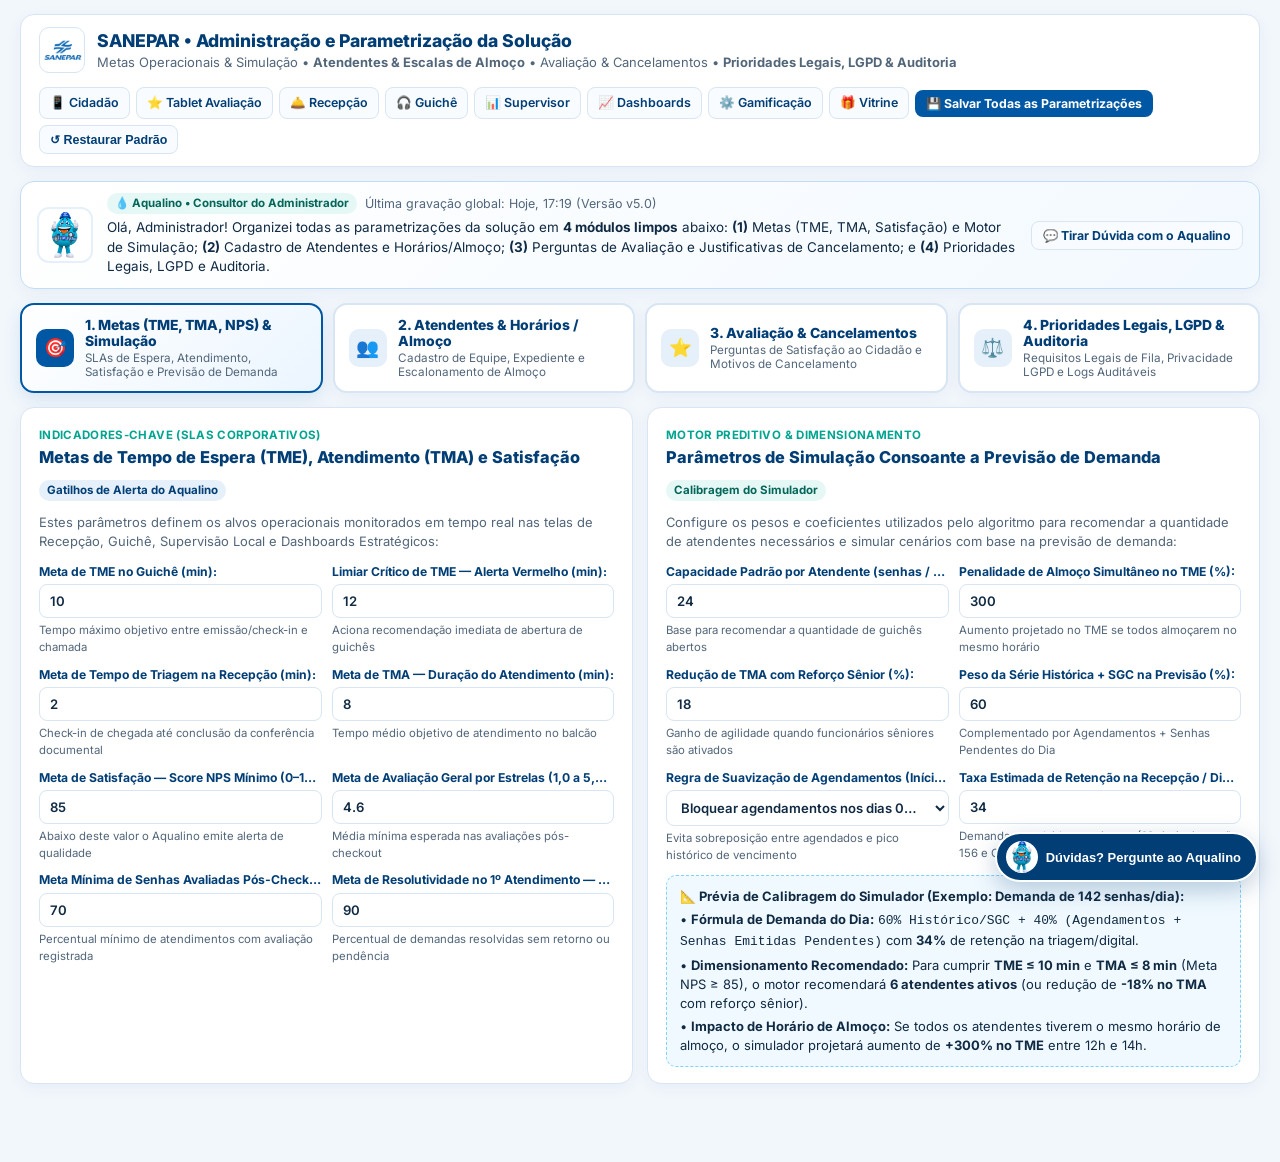
==== TelaAdmParam.html @ 13d282cd "Versao inicial da solução" ====
<!DOCTYPE html>
<html lang="pt-BR">
<head>
  <meta charset="UTF-8" />
  <meta name="viewport" content="width=device-width, initial-scale=1.0" />
  <title>SANEPAR — Administração e Parametrização Global da Solução (TelaAdmParam)</title>
  <link rel="preconnect" href="https://fonts.googleapis.com" />
  <link rel="preconnect" href="https://fonts.gstatic.com" crossorigin />
  <link href="https://fonts.googleapis.com/css2?family=Inter:wght@400;500;600;700;800&display=swap" rel="stylesheet" />
  <link rel="stylesheet" href="admparam.css" />
</head>
<body>
  <div class="adm-shell">
    <!-- CABEÇALHO CORPORATIVO CLEAN (MESMA IDENTIDADE VISUAL DE TelaCidadao.html) -->
    <header class="topbar">
      <div class="brand">
        <div class="brand-icon">
          <img src="Sanepar_logo.png" alt="Logo SANEPAR" class="brand-logo-img" />
        </div>
        <div>
          <h1 class="brand-name">SANEPAR • Administração e Parametrização da Solução</h1>
          <p class="brand-subtitle">
            Metas Operacionais &amp; Simulação • <strong>Atendentes &amp; Escalas de Almoço</strong> • Avaliação &amp; Cancelamentos • <strong>Prioridades Legais, LGPD &amp; Auditoria</strong>
          </p>
        </div>
      </div>

      <div class="topbar-links">
        <a href="TelaCidadao.html" class="btn-icon">📱 Cidadão</a>
        <a href="TelaAvaliacaoCidadao.html" class="btn-icon">⭐ Tablet Avaliação</a>
        <a href="TelaRecepcao.html" class="btn-icon">🛎️ Recepção</a>
        <a href="TelaAtendimento.html" class="btn-icon">🎧 Guichê</a>
        <a href="TelaSupervisorLocal.html" class="btn-icon">📊 Supervisor</a>
        <a href="TelaAnalisesDashboards.html" class="btn-icon">📈 Dashboards</a>
        <a href="TelaGameParam.html" class="btn-icon">⚙️ Gamificação</a>
        <a href="TelaGameVitrine2.html" class="btn-icon">🎁 Vitrine</a>
        <button type="button" id="btn-save-all-adm" class="btn btn-primary btn-sm">
          💾 Salvar Todas as Parametrizações
        </button>
        <button type="button" id="btn-reset-adm" class="btn-icon">↺ Restaurar Padrão</button>
      </div>
    </header>

    <!-- BARRA COMPACTA E CLEAN DO MASCOTE AQUALINO (ASSISTENTE DO ADMINISTRADOR) -->
    <section class="aqualino-clean-bar" id="aqualino-adm-panel" aria-label="Assistente Aqualino">
      <div class="aqualino-bar-main">
        <img src="MascoteHQ.png" alt="Mascote Aqualino SANEPAR" class="mascot-img-clean" />
        <div class="aqualino-bar-text">
          <div class="aqualino-bar-head">
            <span class="tag tag-teal">💧 Aqualino • Consultor do Administrador</span>
            <span class="text-muted" id="adm-last-saved-indicator">Última gravação global: Hoje, 17:19 (Versão v5.0)</span>
          </div>
          <div id="aqualino-adm-bubble" class="aqualino-clean-bubble" aria-live="polite">
            Olá, Administrador! Organizei todas as parametrizações da solução em <strong>4 módulos limpos</strong> abaixo: <strong>(1)</strong> Metas (TME, TMA, Satisfação) e Motor de Simulação; <strong>(2)</strong> Cadastro de Atendentes e Horários/Almoço; <strong>(3)</strong> Perguntas de Avaliação e Justificativas de Cancelamento; e <strong>(4)</strong> Prioridades Legais, LGPD e Auditoria.
          </div>
        </div>
        <button type="button" id="btn-toggle-aqualino-adm" class="btn btn-secondary btn-sm">
          💬 Tirar Dúvida com o Aqualino
        </button>
      </div>

      <div id="aqualino-adm-drawer" class="aqualino-qa-drawer hidden">
        <form id="form-ask-aqualino-adm" class="aqualino-ask-form">
          <input
            id="input-ask-aqualino-adm"
            type="text"
            placeholder="Pergunte ao Aqualino como configurar metas, horários de almoço, perguntas de satisfação, prioridades legais ou LGPD..."
          />
          <button type="button" id="btn-voice-aqualino-adm" class="btn-mic-sup" title="Perguntar por voz">
            🎤 Voz
          </button>
          <button type="submit" class="btn btn-primary btn-sm">Perguntar</button>
        </form>
        <div class="aqualino-quick-chips">
          <span class="quick-chip-label">Dúvidas rápidas:</span>
          <button type="button" class="chip-ask-adm" data-q="Como configurar as metas de TME, TMA, satisfação e os parâmetros de simulação de demanda?">
            🎯 Metas &amp; Simulação de Demanda
          </button>
          <button type="button" class="chip-ask-adm" data-q="Como cadastrar o nome dos atendentes, horários de atendimento e escalas de almoço?">
            👥 Atendentes &amp; Horário de Almoço
          </button>
          <button type="button" class="chip-ask-adm" data-q="Como parametrizar as perguntas de avaliação de satisfação e as justificativas para cancelamento?">
            ⭐ Perguntas de Avaliação &amp; Cancelamentos
          </button>
          <button type="button" class="chip-ask-adm" data-q="Como ajustar a priorização legal de senhas e as regras de LGPD e auditoria?">
            ⚖️ Priorização Legal, LGPD &amp; Auditoria
          </button>
        </div>
      </div>
    </section>

    <!-- BANNER DE CONFIRMAÇÃO DE SALVAMENTO GLOBAL -->
    <div id="adm-global-feedback" class="save-feedback-banner hidden" role="status" aria-live="polite"></div>

    <!-- NAVEGAÇÃO EM 4 ABAS CLEAN PARA EVITAR POLUIÇÃO VISUAL -->
    <nav class="adm-tabs-nav" aria-label="Módulos de Parametrização do Administrador">
      <button type="button" class="adm-tab-btn active" data-tab="tab-metas-simulacao">
        <span class="adm-tab-icon">🎯</span>
        <div>
          <strong>1. Metas (TME, TMA, NPS) &amp; Simulação</strong>
          <small>SLAs de Espera, Atendimento, Satisfação e Previsão de Demanda</small>
        </div>
      </button>

      <button type="button" class="adm-tab-btn" data-tab="tab-atendentes-horarios">
        <span class="adm-tab-icon">👥</span>
        <div>
          <strong>2. Atendentes &amp; Horários / Almoço</strong>
          <small>Cadastro de Equipe, Expediente e Escalonamento de Almoço</small>
        </div>
      </button>

      <button type="button" class="adm-tab-btn" data-tab="tab-avaliacao-cancelamento">
        <span class="adm-tab-icon">⭐</span>
        <div>
          <strong>3. Avaliação &amp; Cancelamentos</strong>
          <small>Perguntas de Satisfação ao Cidadão e Motivos de Cancelamento</small>
        </div>
      </button>

      <button type="button" class="adm-tab-btn" data-tab="tab-prioridades-lgpd">
        <span class="adm-tab-icon">⚖️</span>
        <div>
          <strong>4. Prioridades Legais, LGPD &amp; Auditoria</strong>
          <small>Requisitos Legais de Fila, Privacidade LGPD e Logs Auditáveis</small>
        </div>
      </button>
    </nav>

    <!-- ===================================================================== -->
    <!-- MÓDULO 1: METAS (TME, TMA, SATISFAÇÃO) & PARÂMETROS DE SIMULAÇÃO       -->
    <!-- ===================================================================== -->
    <main id="tab-metas-simulacao" class="adm-tab-pane">
      <div class="adm-grid-12">
        <!-- 1A: Metas Operacionais e de Qualidade -->
        <section class="card span-6">
          <div class="card-header-flex">
            <div>
              <span class="section-tag">Indicadores-Chave (SLAs Corporativos)</span>
              <h2>Metas de Tempo de Espera (TME), Atendimento (TMA) e Satisfação</h2>
            </div>
            <span class="tag tag-blue">Gatilhos de Alerta do Aqualino</span>
          </div>

          <p class="section-desc">
            Estes parâmetros definem os alvos operacionais monitorados em tempo real nas telas de Recepção, Guichê, Supervisão Local e Dashboards Estratégicos:
          </p>

          <div class="form-grid-2">
            <div class="field-box">
              <label for="adm-tme-target">Meta de TME no Guichê (min):</label>
              <input type="number" id="adm-tme-target" min="2" max="30" value="10" />
              <small class="field-hint">Tempo máximo objetivo entre emissão/check-in e chamada</small>
            </div>

            <div class="field-box">
              <label for="adm-tme-critical">Limiar Crítico de TME — Alerta Vermelho (min):</label>
              <input type="number" id="adm-tme-critical" min="3" max="45" value="12" />
              <small class="field-hint">Aciona recomendação imediata de abertura de guichês</small>
            </div>

            <div class="field-box">
              <label for="adm-tme-recepcao">Meta de Tempo de Triagem na Recepção (min):</label>
              <input type="number" id="adm-tme-recepcao" min="1" max="10" value="2" />
              <small class="field-hint">Check-in de chegada até conclusão da conferência documental</small>
            </div>

            <div class="field-box">
              <label for="adm-tma-target">Meta de TMA — Duração do Atendimento (min):</label>
              <input type="number" id="adm-tma-target" min="2" max="30" value="8" />
              <small class="field-hint">Tempo médio objetivo de atendimento no balcão</small>
            </div>

            <div class="field-box">
              <label for="adm-nps-target">Meta de Satisfação — Score NPS Mínimo (0–100):</label>
              <input type="number" id="adm-nps-target" min="50" max="100" value="85" />
              <small class="field-hint">Abaixo deste valor o Aqualino emite alerta de qualidade</small>
            </div>

            <div class="field-box">
              <label for="adm-stars-target">Meta de Avaliação Geral por Estrelas (1,0 a 5,0 ★):</label>
              <input type="number" id="adm-stars-target" min="1" max="5" step="0.1" value="4.6" />
              <small class="field-hint">Média mínima esperada nas avaliações pós-checkout</small>
            </div>

            <div class="field-box">
              <label for="adm-eval-coverage">Meta Mínima de Senhas Avaliadas Pós-Checkout (%):</label>
              <input type="number" id="adm-eval-coverage" min="10" max="100" value="70" />
              <small class="field-hint">Percentual mínimo de atendimentos com avaliação registrada</small>
            </div>

            <div class="field-box">
              <label for="adm-fcr-target">Meta de Resolutividade no 1º Atendimento — FCR (%):</label>
              <input type="number" id="adm-fcr-target" min="50" max="100" value="90" />
              <small class="field-hint">Percentual de demandas resolvidas sem retorno ou pendência</small>
            </div>
          </div>
        </section>

        <!-- 1B: Parametrizações para Simulação de Atendimento Consoante a Previsão de Demanda -->
        <section class="card span-6">
          <div class="card-header-flex">
            <div>
              <span class="section-tag">Motor Preditivo &amp; Dimensionamento</span>
              <h2>Parâmetros de Simulação Consoante a Previsão de Demanda</h2>
            </div>
            <span class="tag tag-teal">Calibragem do Simulador</span>
          </div>

          <p class="section-desc">
            Configure os pesos e coeficientes utilizados pelo algoritmo para recomendar a quantidade de atendentes necessários e simular cenários com base na previsão de demanda:
          </p>

          <div class="form-grid-2">
            <div class="field-box">
              <label for="adm-sim-capacity">Capacidade Padrão por Atendente (senhas / dia):</label>
              <input type="number" id="adm-sim-capacity" min="10" max="60" value="24" />
              <small class="field-hint">Base para recomendar a quantidade de guichês abertos</small>
            </div>

            <div class="field-box">
              <label for="adm-sim-lunch-penalty">Penalidade de Almoço Simultâneo no TME (%):</label>
              <input type="number" id="adm-sim-lunch-penalty" min="50" max="500" step="10" value="300" />
              <small class="field-hint">Aumento projetado no TME se todos almoçarem no mesmo horário</small>
            </div>

            <div class="field-box">
              <label for="adm-sim-senior-gain">Redução de TMA com Reforço Sênior (%):</label>
              <input type="number" id="adm-sim-senior-gain" min="5" max="50" value="18" />
              <small class="field-hint">Ganho de agilidade quando funcionários sêniores são ativados</small>
            </div>

            <div class="field-box">
              <label for="adm-sim-hist-weight">Peso da Série Histórica + SGC na Previsão (%):</label>
              <input type="number" id="adm-sim-hist-weight" min="20" max="90" value="60" />
              <small class="field-hint">Complementado por Agendamentos + Senhas Pendentes do Dia</small>
            </div>

            <div class="field-box">
              <label for="adm-sim-smoothing-days">Regra de Suavização de Agendamentos (Início do Mês):</label>
              <select id="adm-sim-smoothing-days">
                <option value="DIAS_1_A_5" selected>Bloquear agendamentos nos dias 01 a 05 (Pico Espontâneo)</option>
                <option value="DIAS_1_A_3">Bloquear agendamentos nos dias 01 a 03 do mês</option>
                <option value="LIMITE_50">Permitir apenas 50% das vagas nos dias 01 a 05</option>
                <option value="SEM_BLOQUEIO">Sem bloqueio de calendário no início do mês</option>
              </select>
              <small class="field-hint">Evita sobreposição entre agendados e pico histórico de vencimento</small>
            </div>

            <div class="field-box">
              <label for="adm-sim-reception-retention">Taxa Estimada de Retenção na Recepção / Digital (%):</label>
              <input type="number" id="adm-sim-reception-retention" min="5" max="60" value="34" />
              <small class="field-hint">Demandas resolvidas na triagem (2ª via / orientação 156 e Copel)</small>
            </div>
          </div>

          <div class="preview-formula-card" id="adm-sim-preview-box"></div>
        </section>
      </div>
    </main>

    <!-- ===================================================================== -->
    <!-- MÓDULO 2: CADASTRO DE ATENDENTES E HORÁRIOS DE ATENDIMENTO / ALMOÇO   -->
    <!-- ===================================================================== -->
    <main id="tab-atendentes-horarios" class="adm-tab-pane hidden">
      <div class="adm-grid-12">
        <!-- 2A: Horário de Funcionamento da Unidade & Formulário de Cadastro de Atendente -->
        <section class="card span-5">
          <div class="card-header-flex">
            <div>
              <span class="section-tag">Expediente &amp; Força de Trabalho</span>
              <h2>Cadastrar Atendente e Horário (c/ Almoço)</h2>
            </div>
            <span class="tag tag-blue" id="adm-attendants-total-badge">7 Cadastrados</span>
          </div>

          <div class="unit-hours-subbox">
            <h4>🕒 Horário Padrão de Atendimento das Unidades</h4>
            <div class="form-grid-2">
              <div class="field-box">
                <label for="adm-unit-open-time">Abertura das Centrais:</label>
                <input type="time" id="adm-unit-open-time" value="08:00" />
              </div>
              <div class="field-box">
                <label for="adm-unit-close-time">Fechamento das Centrais:</label>
                <input type="time" id="adm-unit-close-time" value="17:00" />
              </div>
            </div>
          </div>

          <form id="form-add-attendant" class="clean-stack-form">
            <h4>➕ Incluir Novo Atendente / Recepcionista na Escala</h4>

            <div class="field-box">
              <label for="att-inp-name">Nome Completo do Atendente:</label>
              <input type="text" id="att-inp-name" placeholder="Ex.: Fernanda Costa Lima" required />
            </div>

            <div class="form-grid-2">
              <div class="field-box">
                <label for="att-sel-unit">Unidade de Atendimento:</label>
                <select id="att-sel-unit">
                  <option value="Central Rebouças (Curitiba)">Central Rebouças (Curitiba)</option>
                  <option value="Posto Pinheirinho (Curitiba)">Posto Pinheirinho (Curitiba)</option>
                  <option value="Posto Boa Vista (Curitiba)">Posto Boa Vista (Curitiba)</option>
                  <option value="Posto Fazendinha (Curitiba)">Posto Fazendinha (Curitiba)</option>
                </select>
              </div>

              <div class="field-box">
                <label for="att-sel-desk">Guichê / Posto e Perfil:</label>
                <select id="att-sel-desk">
                  <option value="Guichê 01 • Pleno">Guichê 01 • Pleno</option>
                  <option value="Guichê 02 • Pleno">Guichê 02 • Pleno</option>
                  <option value="Guichê 03 • Pleno">Guichê 03 • Pleno</option>
                  <option value="Guichê 04 • Pleno">Guichê 04 • Pleno</option>
                  <option value="Guichê 05 • Sênior (Apoio)">Guichê 05 • Sênior (Apoio)</option>
                  <option value="Guichê 06 • Sênior (Apoio)">Guichê 06 • Sênior (Apoio)</option>
                  <option value="Balcão Recepção • Triagem">Balcão Recepção • Triagem</option>
                </select>
              </div>
            </div>

            <div class="form-grid-2">
              <div class="field-box">
                <label for="att-inp-shift-start">Início do Expediente:</label>
                <input type="time" id="att-inp-shift-start" value="08:00" required />
              </div>

              <div class="field-box">
                <label for="att-inp-shift-end">Fim do Expediente:</label>
                <input type="time" id="att-inp-shift-end" value="17:00" required />
              </div>
            </div>

            <div class="form-grid-2">
              <div class="field-box">
                <label for="att-inp-lunch-start">Início do Horário de Almoço:</label>
                <input type="time" id="att-inp-lunch-start" value="12:00" required />
              </div>

              <div class="field-box">
                <label for="att-inp-lunch-end">Fim do Horário de Almoço:</label>
                <input type="time" id="att-inp-lunch-end" value="13:00" required />
              </div>
            </div>

            <button type="submit" class="btn btn-primary">
              ➕ Cadastrar Atendente e Horários
            </button>
          </form>
        </section>

        <!-- 2B: Quadro de Atendentes Cadastrados, Escalas de Almoço e Detector de Conflito -->
        <section class="card span-7">
          <div class="card-header-flex">
            <div>
              <span class="section-tag">Quadro de Horários e Almoço</span>
              <h2>Atendentes Cadastrados e Escalonamento de Horário de Almoço</h2>
            </div>

            <div class="field-box-inline">
              <label for="filter-att-unit">Filtrar Unidade:</label>
              <select id="filter-att-unit">
                <option value="ALL">Todas as Unidades</option>
                <option value="Central Rebouças (Curitiba)">Central Rebouças (Curitiba)</option>
                <option value="Posto Pinheirinho (Curitiba)">Posto Pinheirinho (Curitiba)</option>
                <option value="Posto Boa Vista (Curitiba)">Posto Boa Vista (Curitiba)</option>
                <option value="Posto Fazendinha (Curitiba)">Posto Fazendinha (Curitiba)</option>
              </select>
            </div>
          </div>

          <!-- Diagnóstico Automático de Escalonamento de Almoço -->
          <div id="lunch-conflict-banner" class="lunch-check-banner"></div>

          <div class="table-responsive">
            <table class="data-table">
              <thead>
                <tr>
                  <th>Nome do Atendente</th>
                  <th>Unidade &amp; Posto</th>
                  <th>Expediente</th>
                  <th>Horário de Almoço (Editável)</th>
                  <th>Status</th>
                  <th>Ação</th>
                </tr>
              </thead>
              <tbody id="adm-attendants-tbody"></tbody>
            </table>
          </div>
        </section>
      </div>
    </main>

    <!-- ===================================================================== -->
    <!-- MÓDULO 3: PERGUNTAS DE AVALIAÇÃO DE SATISFAÇÃO & CANCELAMENTOS        -->
    <!-- ===================================================================== -->
    <main id="tab-avaliacao-cancelamento" class="adm-tab-pane hidden">
      <div class="adm-grid-12">
        <!-- 3A: Perguntas Feitas ao Cidadão na Avaliação de Satisfação -->
        <section class="card span-6">
          <div class="card-header-flex">
            <div>
              <span class="section-tag">Pesquisa Pós-Checkout (Celular e Tablet)</span>
              <h2>Perguntas da Avaliação de Satisfação ao Cidadão</h2>
            </div>
            <span class="tag tag-green" id="adm-questions-count-tag">4 Perguntas Ativas</span>
          </div>

          <p class="section-desc">
            Parametrize as perguntas apresentadas ao cidadão no momento da avaliação de satisfação (na <code>TelaCidadao.html</code> e no tablet <code>TelaAvaliacaoCidadao.html</code>):
          </p>

          <div id="adm-questions-list" class="items-stack"></div>

          <form id="form-add-question" class="sub-add-form">
            <h4>➕ Adicionar Nova Pergunta à Avaliação de Satisfação</h4>
            <div class="field-box">
              <label for="q-inp-text">Texto da Pergunta ao Cidadão:</label>
              <input
                type="text"
                id="q-inp-text"
                placeholder="Ex.: O tempo de espera na unidade atendeu à sua expectativa?"
                required
              />
            </div>

            <div class="form-grid-2">
              <div class="field-box">
                <label for="q-sel-type">Formato da Resposta:</label>
                <select id="q-sel-type">
                  <option value="Escala NPS (0 a 10)">Escala NPS (0 a 10)</option>
                  <option value="Estrelas (1 a 5 ★)">Estrelas (1 a 5 ★)</option>
                  <option value="Múltipla Escolha (Tags Rápidas)">Múltipla Escolha (Tags Rápidas)</option>
                  <option value="Sim / Não">Sim / Não</option>
                  <option value="Texto / Voz Aberto">Texto / Voz Aberto</option>
                </select>
              </div>

              <div class="field-box">
                <label for="q-sel-required">Obrigatoriedade:</label>
                <select id="q-sel-required">
                  <option value="Obrigatória">Obrigatória p/ envio</option>
                  <option value="Opcional">Opcional</option>
                </select>
              </div>
            </div>

            <button type="submit" class="btn btn-teal btn-sm">
              ➕ Incluir Pergunta na Avaliação
            </button>
          </form>
        </section>

        <!-- 3B: Justificativas Padronizadas para Cancelamento e Não Resolução -->
        <section class="card span-6">
          <div class="card-header-flex">
            <div>
              <span class="section-tag">Governança de Desfechos (Recepção e Guichê)</span>
              <h2>Justificativas para Cancelamento e Não Resolução</h2>
            </div>
            <span class="tag tag-amber" id="adm-justifications-count-tag">5 Motivos Ativos</span>
          </div>

          <p class="section-desc">
            Parametrize os motivos padronizados exigidos quando a Recepção ou o Atendente cancela uma senha (ex.: desistência/ausência) ou encerra sem resolução imediata:
          </p>

          <div id="adm-justifications-list" class="items-stack"></div>

          <form id="form-add-justification" class="sub-add-form">
            <h4>➕ Cadastrar Nova Justificativa de Cancelamento / Não Resolução</h4>
            <div class="field-box">
              <label for="just-inp-text">Descrição da Justificativa:</label>
              <input
                type="text"
                id="just-inp-text"
                placeholder="Ex.: Cidadão solicitou reagendamento para outra data por motivo pessoal"
                required
              />
            </div>

            <div class="form-grid-2">
              <div class="field-box">
                <label for="just-sel-scope">Onde é Utilizada:</label>
                <select id="just-sel-scope">
                  <option value="Recepção & Guichê (Cancelamento)">Recepção &amp; Guichê (Cancelamento)</option>
                  <option value="Recepção (Triagem / Desistência)">Recepção (Triagem / Desistência)</option>
                  <option value="Guichê (Ausência na Chamada)">Guichê (Ausência na Chamada)</option>
                  <option value="Guichê (Não Resolvido no Balcão)">Guichê (Não Resolvido no Balcão)</option>
                </select>
              </div>

              <div class="field-box">
                <label for="just-sel-obs">Exige Observação Detalhada?</label>
                <select id="just-sel-obs">
                  <option value="Não">Não (Seleção rápida)</option>
                  <option value="Sim (Obrigatório detalhar)">Sim (Obrigatório detalhar)</option>
                </select>
              </div>
            </div>

            <button type="submit" class="btn btn-primary btn-sm">
              ➕ Cadastrar Justificativa
            </button>
          </form>
        </section>
      </div>
    </main>

    <!-- ===================================================================== -->
    <!-- MÓDULO 4: PRIORIZAÇÃO LEGAL DE SENHAS, LGPD E AUDITORIAS              -->
    <!-- ===================================================================== -->
    <main id="tab-prioridades-lgpd" class="adm-tab-pane hidden">
      <div class="adm-grid-12">
        <!-- 4A: Priorização de Senhas em Atendimento a Requisitos Legais -->
        <section class="card span-7">
          <div class="card-header-flex">
            <div>
              <span class="section-tag">Ordenação de Chamada &amp; Legislação</span>
              <h2>Priorização de Senhas em Atendimento a Requisitos Legais</h2>
            </div>
            <span class="tag tag-blue">Conformidade Legal Automática</span>
          </div>

          <p class="section-desc">
            Configure os pesos de intercalação de chamada nos guichês, os tetos máximos de espera por categoria legal e a regra anti-inanição da fila convencional:
          </p>

          <div class="table-responsive">
            <table class="data-table">
              <thead>
                <tr>
                  <th>Ativa</th>
                  <th>Fila / Categoria &amp; Base Legal</th>
                  <th>Prefixo</th>
                  <th>Regra de Chamada / Intercalação</th>
                  <th>TME Máx. (min)</th>
                </tr>
              </thead>
              <tbody id="adm-legal-priority-tbody"></tbody>
            </table>
          </div>

          <div class="form-grid-2" style="padding-top:6px;">
            <div class="field-box">
              <label for="adm-anti-starvation-min">Trava Anti-Inanição da Fila Normal (min):</label>
              <input type="number" id="adm-anti-starvation-min" min="5" max="45" value="15" />
              <small class="field-hint">Promove automaticamente senha normal se a espera atingir este limite</small>
            </div>

            <div class="field-box">
              <label for="adm-sched-tolerance-min">Tolerância de Chegada para Senha Agendada (min):</label>
              <input type="number" id="adm-sched-tolerance-min" min="5" max="30" value="15" />
              <small class="field-hint">Janela antes/depois do horário agendado para prioridade de check-in</small>
            </div>
          </div>
        </section>

        <!-- 4B: Parametrizações Relacionadas à LGPD e às Auditorias -->
        <section class="card span-5">
          <div class="card-header-flex">
            <div>
              <span class="section-tag">Lei nº 13.709/2018 &amp; Rastreabilidade</span>
              <h2>Governança LGPD e Auditorias</h2>
            </div>
            <span class="tag tag-green">🔒 100% Auditável</span>
          </div>

          <p class="section-desc">
            Defina as políticas de anonimização de dados pessoais, assinatura criptográfica de logs e retenção para auditorias internas e regulatórias (AGEPAR):
          </p>

          <div class="lgpd-switches-stack">
            <label class="switch-card">
              <input type="checkbox" id="chk-lgpd-anonymize-dash" checked />
              <div>
                <strong>Anonimização em Supervisão, Dashboards e Tablet</strong>
                <small>Oculta Nome, CPF/CNPJ e Matrícula nas visões gerenciais e no tablet compartilhado, exibindo apenas o código da senha.</small>
              </div>
            </label>

            <label class="switch-card">
              <input type="checkbox" id="chk-lgpd-tv-mask" checked />
              <div>
                <strong>Privacidade no Painel de Chamada da Unidade</strong>
                <small>Chama o cidadão exclusivamente pelo código da senha e número do guichê, sem expor dados cadastrais.</small>
              </div>
            </label>

            <label class="switch-card">
              <input type="checkbox" id="chk-audit-sha256" checked />
              <div>
                <strong>Logs Imutáveis com Assinatura Criptográfica SHA-256</strong>
                <small>Gera hash inalterável para cada evento de emissão, check-in, chamada, transferência, cancelamento, checkout e avaliação.</small>
              </div>
            </label>

            <label class="switch-card">
              <input type="checkbox" id="chk-audit-anti-dup" checked />
              <div>
                <strong>Trava de Unicidade de Avaliação por Senha</strong>
                <small>Libera a pesquisa de satisfação somente após encerramento/cancelamento e bloqueia avaliações duplicadas para a mesma senha.</small>
              </div>
            </label>
          </div>

          <div class="form-grid-2">
            <div class="field-box">
              <label for="adm-lgpd-audio-retention">Retenção de Transcrições de Voz:</label>
              <select id="adm-lgpd-audio-retention">
                <option value="90">90 dias (Expurgo automático)</option>
                <option value="180" selected>180 dias (Padrão Regulatório)</option>
                <option value="365">365 dias (Arquivo Anonimizado)</option>
              </select>
            </div>

            <div class="field-box">
              <label for="adm-audit-ssrs-replica">Sincronismo Read-Replica (SSRS):</label>
              <select id="adm-audit-ssrs-replica">
                <option value="5s">Tempo Real (5s • Desacoplado)</option>
                <option value="30s" selected>Ciclo 30s (Zero impacto SGC)</option>
                <option value="5m">Lote a cada 5 minutos</option>
              </select>
            </div>
          </div>
        </section>
      </div>
    </main>

    <!-- BOTÃO FLUTUANTE DO AQUALINO -->
    <button
      type="button"
      id="btn-floating-aqualino-adm"
      class="floating-aqualino-btn"
      title="Tirar dúvidas sobre esta tela com o Aqualino"
    >
      <img src="MascoteHQ.png" alt="Aqualino" />
      <span>Dúvidas? Pergunte ao Aqualino</span>
    </button>
  </div>

  <script src="admparam.js"></script>
</body>
</html>
---- admparam.css ----
:root {
  --bg: #f2f7fc;
  --surface: #ffffff;
  --surface-alt: #f8fbff;
  --primary: #0057a3;
  --primary-dark: #003e75;
  --primary-light: #e6f0fa;
  --teal: #00a591;
  --teal-light: #e6f8f5;
  --green: #16a34a;
  --green-light: #dcfce7;
  --amber: #d97706;
  --amber-light: #fef3c7;
  --red: #dc2626;
  --red-light: #fee2e2;
  --text: #102a43;
  --text-muted: #52667a;
  --border: #d8e5f2;
  --radius-lg: 14px;
  --radius-md: 10px;
  --shadow: 0 4px 16px rgba(0, 62, 117, 0.05);
}

* {
  box-sizing: border-box;
  margin: 0;
  padding: 0;
}

body {
  font-family: "Inter", -apple-system, BlinkMacSystemFont, "Segoe UI", Roboto, sans-serif;
  background: var(--bg);
  color: var(--text);
  line-height: 1.46;
  font-size: 14px;
}

.adm-shell {
  max-width: 1480px;
  margin: 0 auto;
  padding: 14px 20px 80px;
  display: flex;
  flex-direction: column;
  gap: 14px;
}

.hidden {
  display: none !important;
}

/* CABEÇALHO CORPORATIVO CLEAN */
.topbar {
  background: var(--surface);
  border: 1px solid var(--border);
  border-radius: var(--radius-lg);
  padding: 12px 18px;
  display: flex;
  align-items: center;
  justify-content: space-between;
  gap: 14px;
  flex-wrap: wrap;
  box-shadow: var(--shadow);
}

.brand {
  display: flex;
  align-items: center;
  gap: 12px;
}

.brand-icon {
  width: 46px;
  height: 46px;
  border-radius: 10px;
  background: #ffffff;
  border: 1px solid var(--border);
  display: flex;
  align-items: center;
  justify-content: center;
  overflow: hidden;
  flex-shrink: 0;
}

.brand-logo-img {
  width: 90%;
  height: 90%;
  object-fit: contain;
}

.brand-name {
  font-size: 1.1rem;
  font-weight: 800;
  color: var(--primary-dark);
}

.brand-subtitle {
  font-size: 0.81rem;
  color: var(--text-muted);
}

.topbar-links {
  display: flex;
  align-items: center;
  gap: 6px;
  flex-wrap: wrap;
}

.btn-icon {
  text-decoration: none;
  background: var(--surface-alt);
  color: var(--primary-dark);
  border: 1px solid var(--border);
  padding: 6px 10px;
  border-radius: 8px;
  font-size: 0.78rem;
  font-weight: 600;
  cursor: pointer;
  transition: all 0.15s ease;
}

.btn-icon:hover {
  background: var(--primary-light);
  border-color: var(--primary);
}

/* BARRA COMPACTA E CLEAN DO AQUALINO */
.aqualino-clean-bar {
  background: linear-gradient(135deg, #ffffff 0%, #f2f9ff 100%);
  border: 1px solid #c2dcf7;
  border-radius: var(--radius-lg);
  padding: 11px 16px;
  box-shadow: var(--shadow);
  display: flex;
  flex-direction: column;
  gap: 10px;
}

.aqualino-bar-main {
  display: flex;
  align-items: center;
  gap: 14px;
}

.mascot-img-clean {
  width: 56px;
  height: 56px;
  object-fit: contain;
  border-radius: 12px;
  background: #ffffff;
  border: 2px solid var(--primary-light);
  padding: 3px;
  flex-shrink: 0;
  transition: transform 0.3s ease;
}

.mascot-img-clean.celebrate {
  transform: scale(1.09) rotate(-3deg);
}

.aqualino-bar-text {
  flex: 1;
  display: flex;
  flex-direction: column;
  gap: 4px;
  min-width: 0;
}

.aqualino-bar-head {
  display: flex;
  align-items: center;
  gap: 8px;
  flex-wrap: wrap;
  font-size: 0.78rem;
}

.aqualino-clean-bubble {
  font-size: 0.84rem;
  color: var(--text);
}

.aqualino-clean-bubble.answering {
  background: #ffffff;
  border: 1px solid var(--border);
  border-left: 4px solid var(--teal);
  padding: 8px 12px;
  border-radius: 8px;
  margin-top: 2px;
}

.aqualino-qa-drawer {
  border-top: 1px dashed var(--border);
  padding-top: 10px;
  display: flex;
  flex-direction: column;
  gap: 8px;
}

.aqualino-ask-form {
  display: flex;
  gap: 7px;
}

.aqualino-ask-form input {
  flex: 1;
  min-width: 0;
  padding: 7px 11px;
  border: 1px solid var(--border);
  border-radius: 8px;
  font-size: 0.82rem;
  font-family: inherit;
}

.btn-mic-sup {
  background: var(--surface-alt);
  border: 1px solid var(--border);
  padding: 6px 10px;
  border-radius: 8px;
  cursor: pointer;
  font-weight: 600;
  font-size: 0.78rem;
}

.btn-mic-sup.listening {
  background: var(--red-light);
  color: var(--red);
  border-color: var(--red);
}

.aqualino-quick-chips {
  display: flex;
  align-items: center;
  gap: 6px;
  flex-wrap: wrap;
}

.quick-chip-label {
  font-size: 0.73rem;
  font-weight: 700;
  color: var(--text-muted);
}

.chip-ask-adm {
  background: var(--primary-light);
  color: var(--primary-dark);
  border: 1px solid #c5ddf5;
  padding: 3px 10px;
  border-radius: 999px;
  font-size: 0.73rem;
  font-weight: 600;
  cursor: pointer;
  transition: all 0.15s ease;
}

.chip-ask-adm:hover {
  background: var(--primary);
  color: #ffffff;
}

/* NAVEGAÇÃO EM 4 ABAS CLEAN */
.adm-tabs-nav {
  display: grid;
  grid-template-columns: repeat(4, minmax(0, 1fr));
  gap: 10px;
}

.adm-tab-btn {
  background: var(--surface);
  border: 2px solid var(--border);
  border-radius: var(--radius-lg);
  padding: 12px 14px;
  display: flex;
  align-items: center;
  gap: 11px;
  text-align: left;
  cursor: pointer;
  font-family: inherit;
  transition: all 0.16s ease;
  box-shadow: var(--shadow);
  min-width: 0;
}

.adm-tab-btn:hover {
  border-color: #93c5fd;
  background: var(--surface-alt);
}

.adm-tab-btn.active {
  border-color: var(--primary);
  background: linear-gradient(135deg, #ffffff 0%, #ebf5ff 100%);
  box-shadow: 0 6px 18px rgba(0, 87, 163, 0.12);
}

.adm-tab-icon {
  width: 38px;
  height: 38px;
  border-radius: 10px;
  background: var(--primary-light);
  display: flex;
  align-items: center;
  justify-content: center;
  font-size: 1.15rem;
  flex-shrink: 0;
}

.adm-tab-btn.active .adm-tab-icon {
  background: var(--primary);
  color: #ffffff;
}

.adm-tab-btn strong {
  display: block;
  font-size: 0.87rem;
  font-weight: 800;
  color: var(--primary-dark);
}

.adm-tab-btn small {
  display: block;
  font-size: 0.73rem;
  color: var(--text-muted);
  margin-top: 2px;
}

/* ESTRUTURA DE GRADE E CARTÕES */
.adm-grid-12 {
  display: grid;
  grid-template-columns: repeat(12, minmax(0, 1fr));
  gap: 14px;
  width: 100%;
}

.card {
  background: var(--surface);
  border: 1px solid var(--border);
  border-radius: var(--radius-lg);
  padding: 16px 18px;
  box-shadow: var(--shadow);
  display: flex;
  flex-direction: column;
  gap: 12px;
  min-width: 0;
  max-width: 100%;
  overflow: hidden;
}

.span-12 {
  grid-column: span 12;
  min-width: 0;
}

.span-7 {
  grid-column: span 7;
  min-width: 0;
}

.span-6 {
  grid-column: span 6;
  min-width: 0;
}

.span-5 {
  grid-column: span 5;
  min-width: 0;
}

.card-header-flex {
  display: flex;
  justify-content: space-between;
  align-items: center;
  gap: 10px;
  flex-wrap: wrap;
}

.section-tag {
  display: inline-block;
  font-size: 0.72rem;
  font-weight: 700;
  text-transform: uppercase;
  color: var(--teal);
  letter-spacing: 0.03em;
}

.card h2 {
  font-size: 1.02rem;
  font-weight: 800;
  color: var(--primary-dark);
  margin-top: 2px;
}

.section-desc {
  font-size: 0.81rem;
  color: var(--text-muted);
}

/* FORMULÁRIOS E CAMPOS */
.form-grid-2 {
  display: grid;
  grid-template-columns: repeat(2, minmax(0, 1fr));
  gap: 10px;
  width: 100%;
}

.clean-stack-form,
.sub-add-form {
  background: var(--surface-alt);
  border: 1px solid var(--border);
  border-radius: 10px;
  padding: 12px 14px;
  display: flex;
  flex-direction: column;
  gap: 10px;
}

.clean-stack-form h4,
.sub-add-form h4,
.unit-hours-subbox h4 {
  font-size: 0.85rem;
  font-weight: 800;
  color: var(--primary-dark);
}

.unit-hours-subbox {
  background: var(--primary-light);
  border: 1px solid #c2dcf7;
  border-radius: 10px;
  padding: 10px 12px;
  display: flex;
  flex-direction: column;
  gap: 8px;
}

.field-box {
  display: flex;
  flex-direction: column;
  gap: 4px;
  min-width: 0;
  max-width: 100%;
}

.field-box label {
  font-size: 0.76rem;
  font-weight: 700;
  color: var(--primary-dark);
  white-space: nowrap;
  overflow: hidden;
  text-overflow: ellipsis;
}

.field-box select,
.field-box input[type="text"],
.field-box input[type="number"],
.field-box input[type="time"] {
  width: 100%;
  max-width: 100%;
  min-width: 0;
  padding: 8px 10px;
  border: 1px solid var(--border);
  border-radius: 8px;
  font-family: inherit;
  font-size: 0.82rem;
  color: var(--text);
  background: #ffffff;
  font-weight: 600;
  overflow: hidden;
  text-overflow: ellipsis;
}

.field-box select:focus,
.field-box input:focus {
  outline: 2px solid var(--primary);
}

.field-hint {
  font-size: 0.71rem;
  color: var(--text-muted);
}

.field-box-inline {
  display: flex;
  align-items: center;
  gap: 7px;
}

.field-box-inline label {
  font-size: 0.76rem;
  font-weight: 700;
  color: var(--primary-dark);
}

.field-box-inline select {
  padding: 6px 10px;
  border: 1px solid var(--border);
  border-radius: 8px;
  font-size: 0.8rem;
  font-weight: 600;
  background: var(--surface-alt);
}

.preview-formula-card {
  background: #f0f9ff;
  border: 1px dashed #7dd3fc;
  border-radius: 10px;
  padding: 11px 13px;
  font-size: 0.81rem;
  display: flex;
  flex-direction: column;
  gap: 4px;
}

/* QUADRO DE ATENDENTES E DETECTOR DE ALMOÇO */
.lunch-check-banner {
  padding: 10px 13px;
  border-radius: 10px;
  font-size: 0.81rem;
  font-weight: 600;
}

.lunch-check-banner.ok {
  background: var(--green-light);
  border: 1px solid #86efac;
  color: #14532d;
}

.lunch-check-banner.warn {
  background: var(--amber-light);
  border: 1px solid #fcd34d;
  color: #78350f;
}

.inline-lunch-select {
  padding: 5px 8px;
  border: 1px solid var(--border);
  border-radius: 6px;
  font-size: 0.78rem;
  font-weight: 700;
  background: var(--surface-alt);
  color: var(--primary-dark);
}

/* LISTA DE PERGUNTAS E JUSTIFICATIVAS */
.items-stack {
  display: flex;
  flex-direction: column;
  gap: 8px;
}

.param-item-card {
  background: var(--surface-alt);
  border: 1px solid var(--border);
  border-left: 4px solid var(--primary);
  border-radius: 10px;
  padding: 10px 12px;
  display: flex;
  flex-direction: column;
  gap: 6px;
}

.param-item-card.inactive {
  opacity: 0.58;
  border-left-color: #94a3b8;
}

.param-item-top {
  display: flex;
  justify-content: space-between;
  align-items: center;
  gap: 8px;
  flex-wrap: wrap;
}

.param-item-input {
  width: 100%;
  padding: 6px 9px;
  border: 1px solid var(--border);
  border-radius: 6px;
  font-size: 0.81rem;
  font-weight: 600;
  font-family: inherit;
}

/* TABELAS */
.table-responsive {
  overflow-x: auto;
}

.data-table {
  width: 100%;
  border-collapse: collapse;
  font-size: 0.8rem;
}

.data-table th {
  background: var(--surface-alt);
  color: var(--primary-dark);
  text-align: left;
  padding: 9px 10px;
  border-bottom: 2px solid var(--border);
  font-weight: 700;
  white-space: nowrap;
}

.data-table td {
  padding: 9px 10px;
  border-bottom: 1px solid var(--border);
  vertical-align: middle;
}

/* SWITCHES DE LGPD E AUDITORIA */
.lgpd-switches-stack {
  display: flex;
  flex-direction: column;
  gap: 9px;
}

.switch-card {
  background: var(--surface-alt);
  border: 1px solid var(--border);
  border-radius: 10px;
  padding: 10px 12px;
  display: flex;
  align-items: flex-start;
  gap: 10px;
  cursor: pointer;
}

.switch-card input[type="checkbox"] {
  width: 18px;
  height: 18px;
  margin-top: 2px;
  accent-color: var(--primary);
  flex-shrink: 0;
}

.switch-card strong {
  display: block;
  font-size: 0.83rem;
  color: var(--primary-dark);
}

.switch-card small {
  display: block;
  font-size: 0.76rem;
  color: var(--text-muted);
  margin-top: 2px;
}

/* BANNERS, TAGS E BOTÕES */
.save-feedback-banner {
  background: var(--green-light);
  border: 1px solid #86efac;
  color: #14532d;
  padding: 10px 14px;
  border-radius: 10px;
  font-size: 0.83rem;
  font-weight: 600;
}

.btn {
  border: none;
  border-radius: 8px;
  padding: 8px 14px;
  font-weight: 700;
  font-size: 0.82rem;
  cursor: pointer;
  font-family: inherit;
  transition: all 0.15s ease;
}

.btn-sm {
  padding: 6px 11px;
  font-size: 0.77rem;
}

.btn-primary {
  background: var(--primary);
  color: #ffffff;
}

.btn-primary:hover {
  background: var(--primary-dark);
}

.btn-secondary {
  background: var(--surface-alt);
  color: var(--primary-dark);
  border: 1px solid var(--border);
}

.btn-secondary:hover {
  background: var(--primary-light);
}

.btn-teal {
  background: var(--teal);
  color: #ffffff;
}

.btn-teal:hover {
  background: #048676;
}

.tag {
  display: inline-block;
  padding: 2px 8px;
  border-radius: 999px;
  font-size: 0.72rem;
  font-weight: 700;
  white-space: nowrap;
}

.tag-blue {
  background: var(--primary-light);
  color: var(--primary-dark);
}

.tag-teal {
  background: var(--teal-light);
  color: #036659;
}

.tag-green {
  background: var(--green-light);
  color: #15803d;
}

.tag-amber {
  background: var(--amber-light);
  color: #b45309;
}

.tag-red {
  background: var(--red-light);
  color: var(--red);
}

.text-muted {
  color: var(--text-muted);
}

/* BOTÃO FLUTUANTE DO AQUALINO */
.floating-aqualino-btn {
  position: fixed;
  bottom: 18px;
  right: 22px;
  background: var(--primary-dark);
  color: #ffffff;
  border: 2px solid #ffffff;
  border-radius: 999px;
  padding: 7px 15px 7px 9px;
  display: flex;
  align-items: center;
  gap: 8px;
  box-shadow: 0 8px 24px rgba(0, 62, 117, 0.25);
  cursor: pointer;
  z-index: 900;
  font-weight: 700;
  font-size: 0.81rem;
}

.floating-aqualino-btn img {
  width: 32px;
  height: 32px;
  border-radius: 50%;
  background: #ffffff;
  object-fit: contain;
}

@media (max-width: 1180px) {
  .adm-tabs-nav {
    grid-template-columns: repeat(2, minmax(0, 1fr));
  }
  .span-7,
  .span-6,
  .span-5 {
    grid-column: span 12;
  }
}

@media (max-width: 680px) {
  .adm-tabs-nav,
  .form-grid-2 {
    grid-template-columns: minmax(0, 1fr);
  }
}
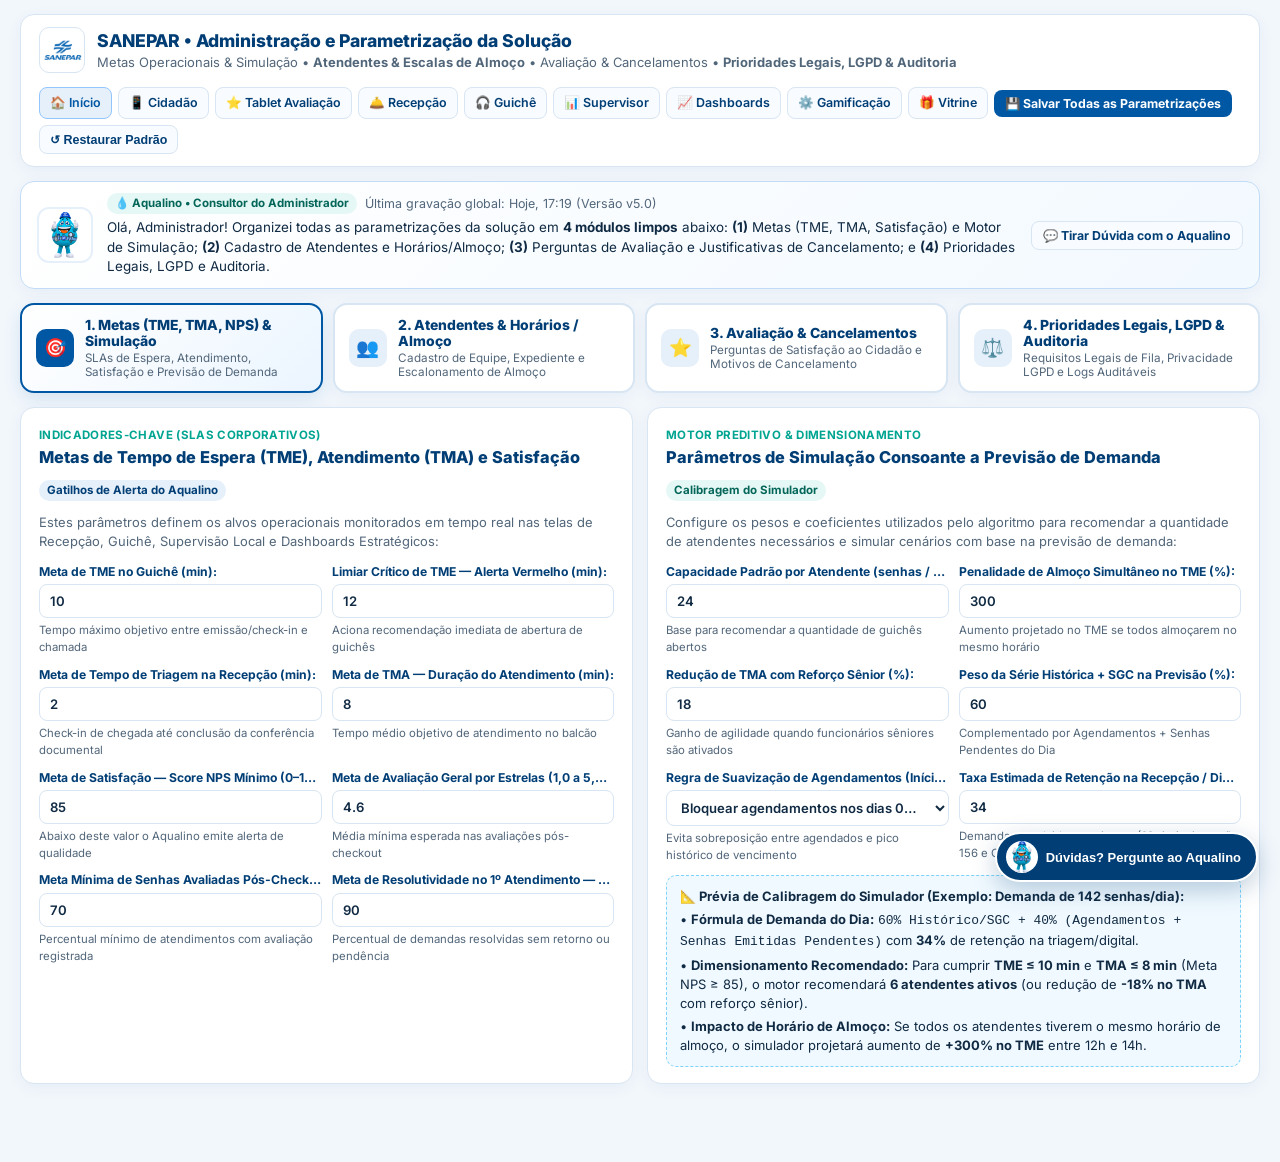
==== commit 9a826de1: "Ajustes da revisão final de todas as telas, antes de mover a sessão Gestão de patrocinadores da tela" ====
--- a/TelaAdmParam.html
+++ b/TelaAdmParam.html
@@ -26,6 +26,7 @@
       </div>
 
       <div class="topbar-links">
+        <a href="index.html" id="btn-voltar-index" class="btn-icon btn-home-link" title="Voltar para a tela inicial (Index.html)">🏠 Início</a>
         <a href="TelaCidadao.html" class="btn-icon">📱 Cidadão</a>
         <a href="TelaAvaliacaoCidadao.html" class="btn-icon">⭐ Tablet Avaliação</a>
         <a href="TelaRecepcao.html" class="btn-icon">🛎️ Recepção</a>
--- a/admparam.css
+++ b/admparam.css
@@ -116,6 +116,15 @@
   font-weight: 600;
   cursor: pointer;
   transition: all 0.15s ease;
+  display: inline-flex;
+  align-items: center;
+  gap: 4px;
+}
+
+.btn-home-link {
+  background: var(--primary-light);
+  border-color: #93c5fd;
+  color: var(--primary);
 }
 
 .btn-icon:hover {
